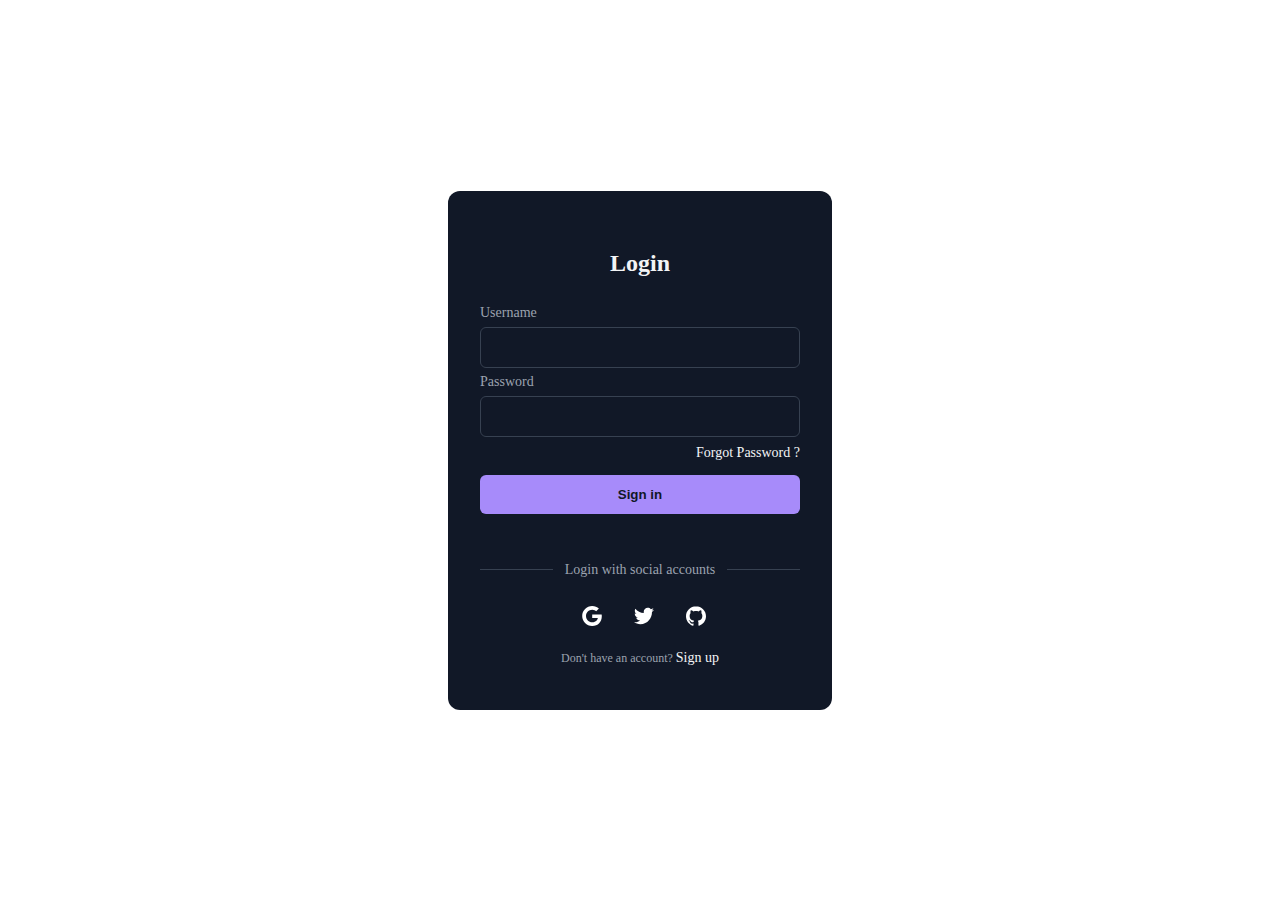
==== index.html @ db6288dc "first init" ====
<html>
    <header>
        <link rel="stylesheet" href="style.css">
    </header>
    <body>
       <div id="container">
        <div class="form-container">
            <p class="title">Login</p>
            <form class="form">
                <div class="input-group">
                    <label for="username">Username</label>
                    <input type="text" name="username" id="username" placeholder="">
                </div>
                <div class="input-group">
                    <label for="password">Password</label>
                    <input type="password" name="password" id="password" placeholder="">
                    <div class="forgot">
                        <a rel="noopener noreferrer" href="#">Forgot Password ?</a>
                    </div>
                </div>
                <button id="sign" class="sign">Sign in</button>
                <div style="display: flex; justify-content: center; align-items: center;">
                    <span id="message"></span>
                </div>
            </form>
            <div class="social-message">
                <div class="line"></div>
                <p class="message">Login with social accounts</p>
                <div class="line"></div>
            </div>
            <div class="social-icons">
                <button aria-label="Log in with Google" class="icon">
                    <svg xmlns="http://www.w3.org/2000/svg" viewBox="0 0 32 32" class="w-5 h-5 fill-current">
                        <path d="M16.318 13.714v5.484h9.078c-0.37 2.354-2.745 6.901-9.078 6.901-5.458 0-9.917-4.521-9.917-10.099s4.458-10.099 9.917-10.099c3.109 0 5.193 1.318 6.38 2.464l4.339-4.182c-2.786-2.599-6.396-4.182-10.719-4.182-8.844 0-16 7.151-16 16s7.156 16 16 16c9.234 0 15.365-6.49 15.365-15.635 0-1.052-0.115-1.854-0.255-2.651z"></path>
                    </svg>
                </button>
                <button aria-label="Log in with Twitter" class="icon">
                    <svg xmlns="http://www.w3.org/2000/svg" viewBox="0 0 32 32" class="w-5 h-5 fill-current">
                        <path d="M31.937 6.093c-1.177 0.516-2.437 0.871-3.765 1.032 1.355-0.813 2.391-2.099 2.885-3.631-1.271 0.74-2.677 1.276-4.172 1.579-1.192-1.276-2.896-2.079-4.787-2.079-3.625 0-6.563 2.937-6.563 6.557 0 0.521 0.063 1.021 0.172 1.495-5.453-0.255-10.287-2.875-13.52-6.833-0.568 0.964-0.891 2.084-0.891 3.303 0 2.281 1.161 4.281 2.916 5.457-1.073-0.031-2.083-0.328-2.968-0.817v0.079c0 3.181 2.26 5.833 5.26 6.437-0.547 0.145-1.131 0.229-1.724 0.229-0.421 0-0.823-0.041-1.224-0.115 0.844 2.604 3.26 4.5 6.14 4.557-2.239 1.755-5.077 2.801-8.135 2.801-0.521 0-1.041-0.025-1.563-0.088 2.917 1.86 6.36 2.948 10.079 2.948 12.067 0 18.661-9.995 18.661-18.651 0-0.276 0-0.557-0.021-0.839 1.287-0.917 2.401-2.079 3.281-3.396z"></path>
                    </svg>
                </button>
                <button aria-label="Log in with GitHub" class="icon">
                    <svg xmlns="http://www.w3.org/2000/svg" viewBox="0 0 32 32" class="w-5 h-5 fill-current">
                        <path d="M16 0.396c-8.839 0-16 7.167-16 16 0 7.073 4.584 13.068 10.937 15.183 0.803 0.151 1.093-0.344 1.093-0.772 0-0.38-0.009-1.385-0.015-2.719-4.453 0.964-5.391-2.151-5.391-2.151-0.729-1.844-1.781-2.339-1.781-2.339-1.448-0.989 0.115-0.968 0.115-0.968 1.604 0.109 2.448 1.645 2.448 1.645 1.427 2.448 3.744 1.74 4.661 1.328 0.14-1.031 0.557-1.74 1.011-2.135-3.552-0.401-7.287-1.776-7.287-7.907 0-1.751 0.62-3.177 1.645-4.297-0.177-0.401-0.719-2.031 0.141-4.235 0 0 1.339-0.427 4.4 1.641 1.281-0.355 2.641-0.532 4-0.541 1.36 0.009 2.719 0.187 4 0.541 3.043-2.068 4.381-1.641 4.381-1.641 0.859 2.204 0.317 3.833 0.161 4.235 1.015 1.12 1.635 2.547 1.635 4.297 0 6.145-3.74 7.5-7.296 7.891 0.556 0.479 1.077 1.464 1.077 2.959 0 2.14-0.020 3.864-0.020 4.385 0 0.416 0.28 0.916 1.104 0.755 6.4-2.093 10.979-8.093 10.979-15.156 0-8.833-7.161-16-16-16z"></path>
                    </svg>
                </button>
            </div>
            <p class="signup">Don't have an account?
                <a rel="noopener noreferrer" href="#" class="">Sign up</a>
            </p>
        </div>
    </div>
    <script src="script.js"></script>
    </body>
</html>
---- style.css ----
.form-container {
    width: 320px;
    border-radius: 0.75rem;
    background-color: rgba(17, 24, 39, 1);
    padding: 2rem;
    color: rgba(243, 244, 246, 1);
  }
  
  .title {
    text-align: center;
    font-size: 1.5rem;
    line-height: 2rem;
    font-weight: 700;
  }
  
  .form {
    margin-top: 1.5rem;
  }
  
  .input-group {
    margin-top: 0.25rem;
    font-size: 0.875rem;
    line-height: 1.25rem;
  }
  
  .input-group label {
    display: block;
    color: rgba(156, 163, 175, 1);
    margin-bottom: 4px;
  }
  
  .input-group input {
    width: 100%;
    border-radius: 0.375rem;
    border: 1px solid rgba(55, 65, 81, 1);
    outline: 0;
    background-color: rgba(17, 24, 39, 1);
    padding: 0.75rem 1rem;
    color: rgba(243, 244, 246, 1);
  }
  
  .input-group input:focus {
    border-color: rgba(167, 139, 250);
  }
  
  .forgot {
    display: flex;
    justify-content: flex-end;
    font-size: 0.75rem;
    line-height: 1rem;
    color: rgba(156, 163, 175,1);
    margin: 8px 0 14px 0;
  }
  
  .forgot a,.signup a {
    color: rgba(243, 244, 246, 1);
    text-decoration: none;
    font-size: 14px;
  }
  
  .forgot a:hover, .signup a:hover {
    text-decoration: underline rgba(167, 139, 250, 1);
  }
  
  .sign {
    display: block;
    width: 100%;
    background-color: rgba(167, 139, 250, 1);
    padding: 0.75rem;
    text-align: center;
    color: rgba(17, 24, 39, 1);
    border: none;
    border-radius: 0.375rem;
    font-weight: 600;
  }
  
  .social-message {
    display: flex;
    align-items: center;
    padding-top: 1rem;
  }
  
  .line {
    height: 1px;
    flex: 1 1 0%;
    background-color: rgba(55, 65, 81, 1);
  }
  
  .social-message .message {
    padding-left: 0.75rem;
    padding-right: 0.75rem;
    font-size: 0.875rem;
    line-height: 1.25rem;
    color: rgba(156, 163, 175, 1);
  }
  
  .social-icons {
    display: flex;
    justify-content: center;
  }
  
  .social-icons .icon {
    border-radius: 0.125rem;
    padding: 0.75rem;
    border: none;
    background-color: transparent;
    margin-left: 8px;
  }
  
  .social-icons .icon svg {
    height: 1.25rem;
    width: 1.25rem;
    fill: #fff;
  }
  
  .signup {
    text-align: center;
    font-size: 0.75rem;
    line-height: 1rem;
    color: rgba(156, 163, 175, 1);
  }
  
  #container{
    width: 100%;
    height: 100%;
    display: flex;
    justify-content: center;
    align-items: center;
  }
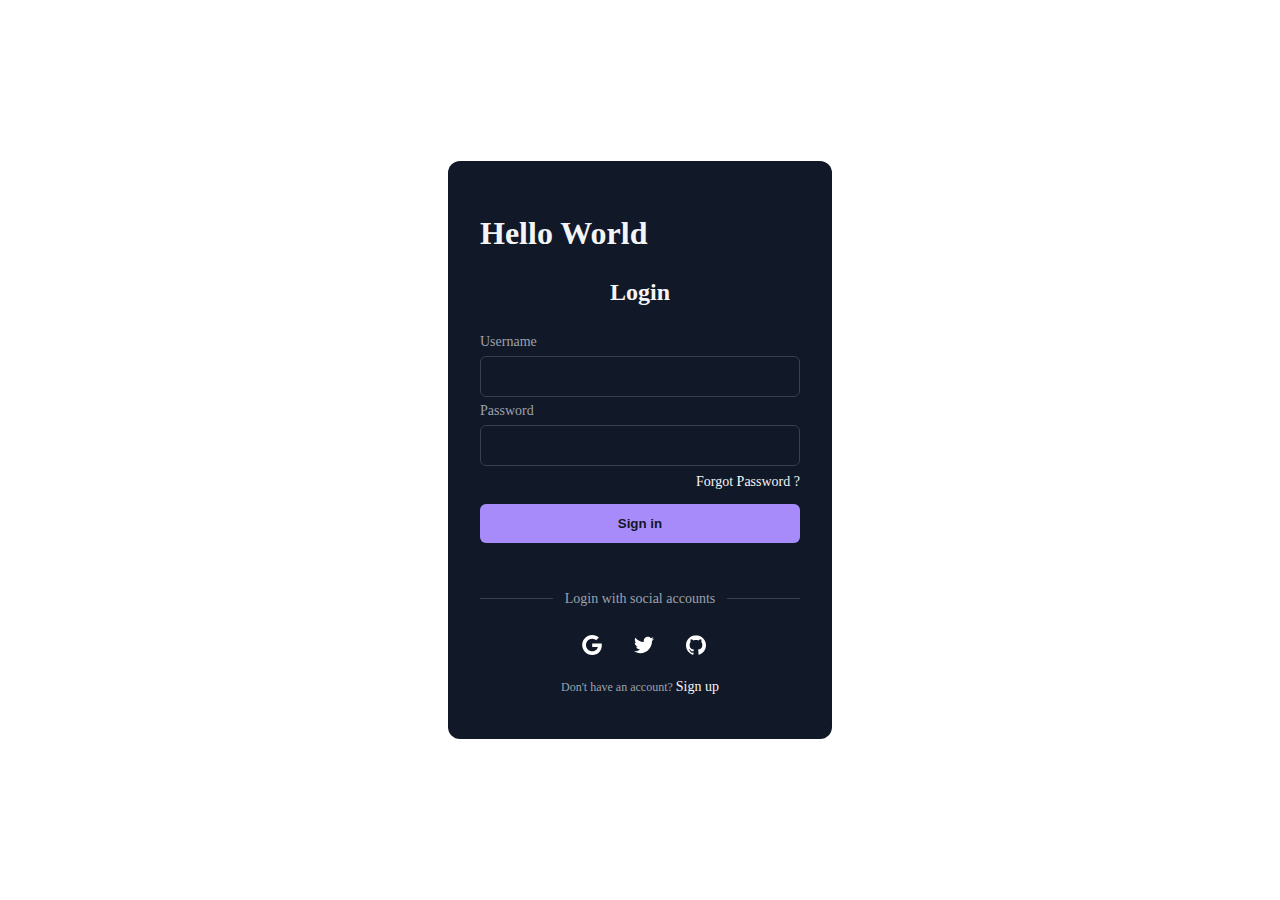
==== commit 58459d7a: "added h1" ====
--- a/index.html
+++ b/index.html
@@ -5,6 +5,7 @@
     <body>
        <div id="container">
         <div class="form-container">
+            <h1>Hello World</h1>
             <p class="title">Login</p>
             <form class="form">
                 <div class="input-group">
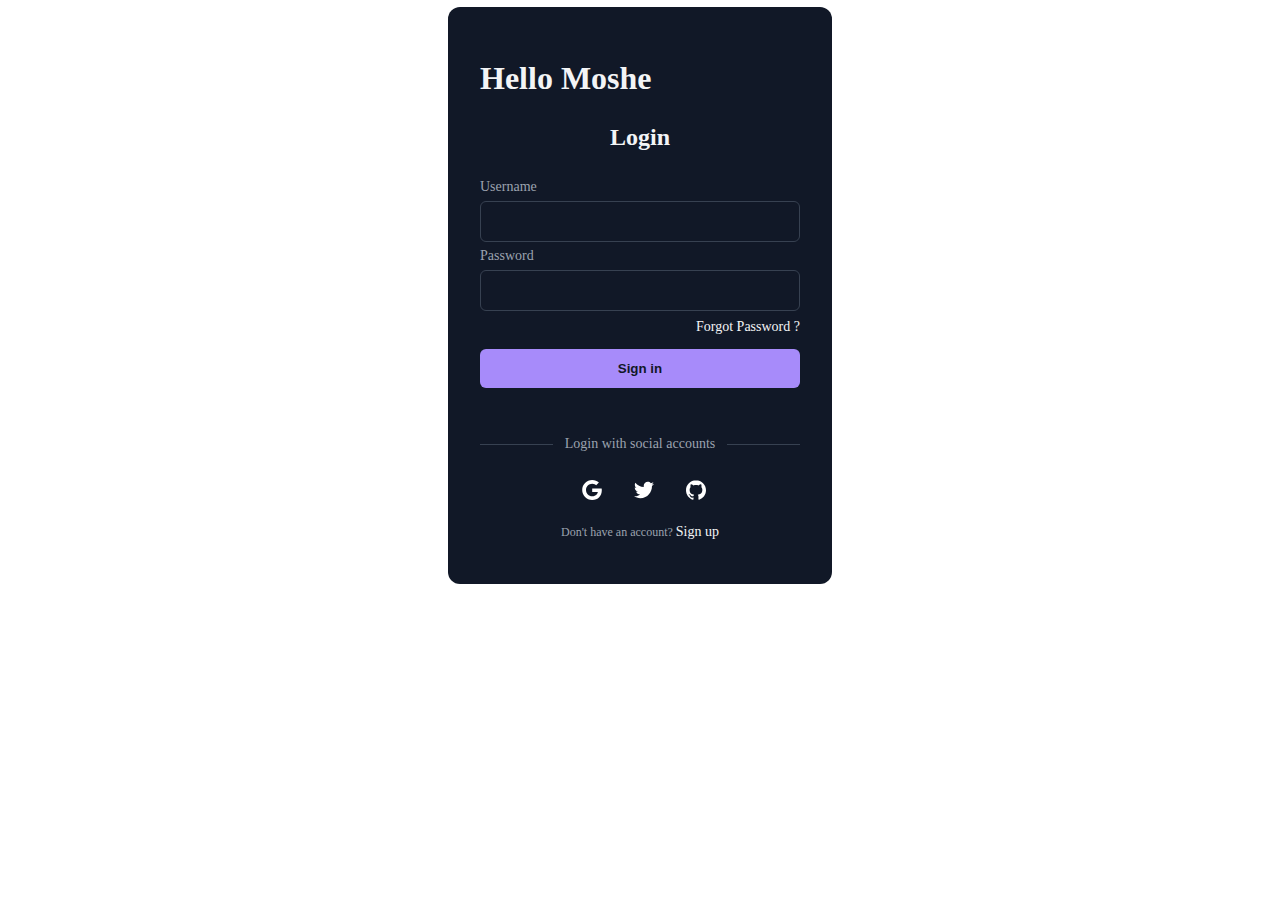
==== commit a324d8db: "changed the title" ====
--- a/index.html
+++ b/index.html
@@ -5,7 +5,7 @@
     <body>
        <div id="container">
         <div class="form-container">
-            <h1>Hello World</h1>
+            <h1>Hello Moshe</h1>
             <p class="title">Login</p>
             <form class="form">
                 <div class="input-group">
@@ -53,4 +53,4 @@
     </div>
     <script src="script.js"></script>
     </body>
-</html>
+</html>--- a/style.css
+++ b/style.css
@@ -1,3 +1,7 @@
+.social-icons > button:hover{
+  cursor: pointer;
+}
+
 .form-container {
     width: 320px;
     border-radius: 0.75rem;
@@ -122,8 +126,103 @@
   
   #container{
     width: 100%;
-    height: 100%;
-    display: flex;
-    justify-content: center;
-    align-items: center;
+    height: 65%;
+    display: flex;
+    justify-content: center;
+    align-items: center;
+  }
+
+  .title{
+    display: flex;
+    justify-content: center;
+    align-items: center;
+    text-align: center;
+  }
+
+  .footer{
+    margin-top: 10px;
+    display: flex;
+    justify-content: center;
+    align-items: center;
+    text-align: center;
+  }
+
+  .eye-lid {
+    background-color: rgb(0, 0, 0);
+    border-radius: 50%;
+    display: flex;
+    justify-content: center;
+    align-items: center;
+    box-shadow: 0 9px 0 2px rgba(0, 0, 0, 0.2);
+    width: 150px;
+    height: 150px;
+  }
+  
+  .eye {
+    background-color: #fffcf4;
+    border-radius: 50%;
+    transform: translate3d(0, 0, 0) rotate(90deg);
+    width: 120px;
+    height: 120px;
+    animation: eye 5s infinite;
+  }
+  
+  @keyframes eye {
+    12%,
+    25% {
+      width: 100px;
+      height: 110px;
+    }
+  
+    37%, 
+    50% {
+      width: 60px;
+      height: 130px;
+    }
+  
+    63%, 
+    75% {
+      width: 100px;
+      height: 103px;
+    }
+  
+    87% {
+      width: 100px;
+      height: 100px;
+    }
+  }
+  
+  .cornea {
+    position: absolute;
+    top: 50%;
+    left: 50%;
+    transform: translate(-50%, -50%);
+    background-color: rgb(0, 0, 0);
+    border-radius: 50%;
+    width: 50px;
+    height: 50px;
+    animation: eye-color 5s infinite;
+  }
+  
+  @keyframes eye-color {
+    63%, 75% {
+      background-color: rgb(137, 1, 1);
+    }
+  }
+  
+  .white-pupil {
+    position: absolute;
+    top: 70%;
+    left: 10%;
+    border-radius: 50%;
+    background-color: #fffcf4;
+    width: 20px;
+    height: 20px;
+  }
+
+  #eye{
+    display: flex;
+    justify-content: center;
+    align-items: center;
+    text-align: center;
   }